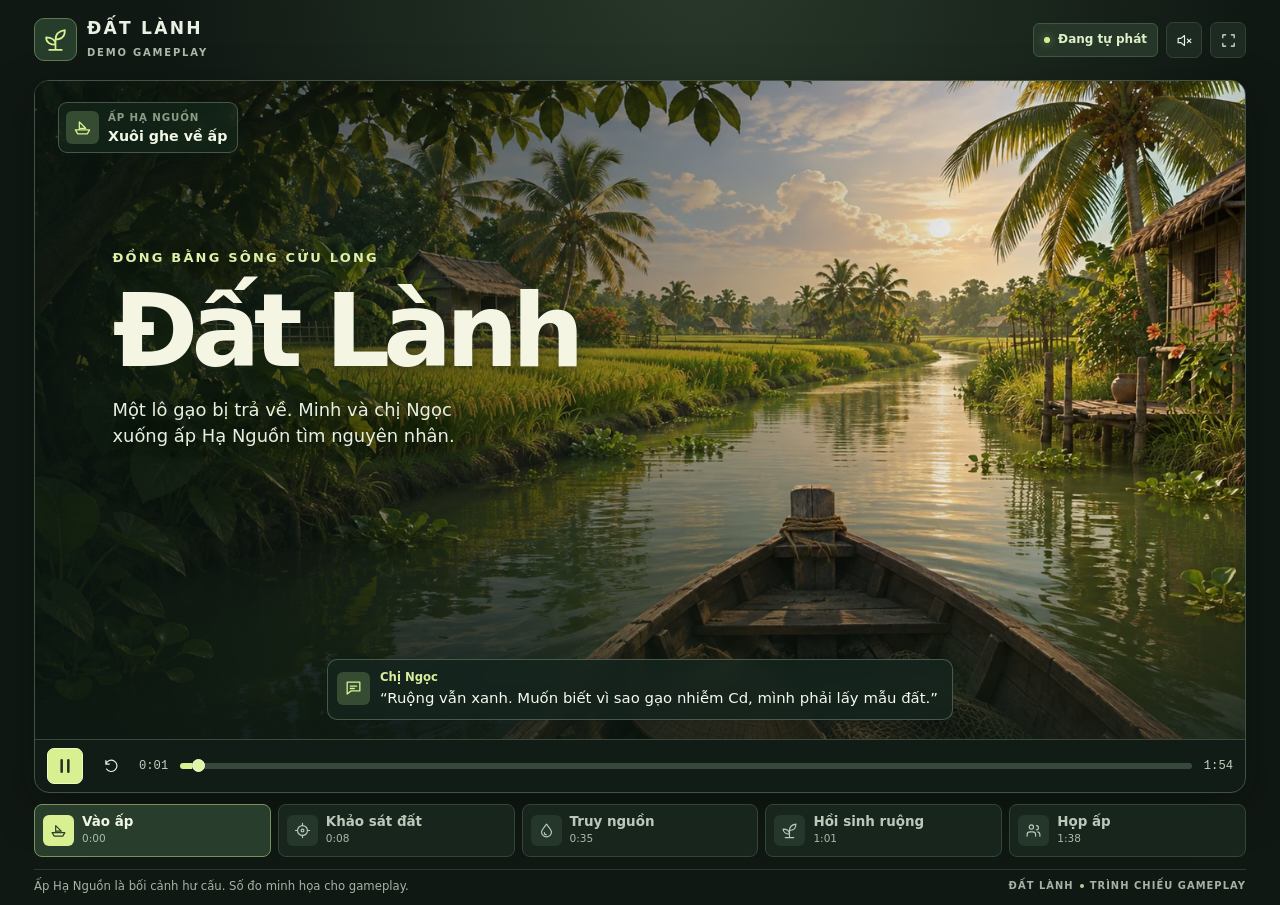
==== Dat-Lanh-Demo.html @ cec27cb4 "First Deploy" ====
<!doctype html>
<html lang="vi">
<head>
  <meta charset="utf-8">
  <meta name="viewport" content="width=device-width, initial-scale=1, viewport-fit=cover">
  <meta name="theme-color" content="#111a15">
  <meta name="description" content="Demo gameplay tự chạy của Đất Lành, từ lấy mẫu đất đến phục hồi ruộng lúa ở ấp Hạ Nguồn.">
  <title>Đất Lành · Demo gameplay</title>
  <style>:root {
  color-scheme: dark;
  --ink: #eaf0e4;
  --muted: #aab8a8;
  --lime: #d9f092;
  --line: #324037;
  --panel: #19251e;
  --background: #101813;
  font: 16px/1.45 "Segoe UI", system-ui, sans-serif;
  color: var(--ink);
  background: var(--background);
}
* { box-sizing: border-box; }
body { margin: 0; min-width: 300px; background: radial-gradient(ellipse at 55% -10%, #2a3a2b, #101813 55%); }
button, input { font: inherit; }
button { color: inherit; cursor: pointer; }
button:focus-visible, input:focus-visible { outline: 2px solid var(--lime); outline-offset: 3px; }
button, input { -webkit-tap-highlight-color: transparent; }
[hidden] { display: none !important; }
svg { width: 20px; height: 20px; display: block; flex: none; vertical-align: middle; }
.viewer { width: min(100% - 68px, 1520px); margin: 0 auto; padding-block: 13px 10px; }
.topbar, .brand, .viewer-actions, .auto, .player-controls, .credits { display: flex; align-items: center; }
.topbar { justify-content: space-between; min-height: 54px; margin-bottom: 13px; gap: 10px; }
.brand { gap: 10px; }
.brand-icon { width: 43px; height: 43px; display: grid; place-items: center; border: 1px solid #617651; border-radius: 10px; color: var(--lime); background: #263d2c; }
.brand-icon svg { width: 25px; height: 25px; }
.brand strong { display: block; font-size: 1.07rem; letter-spacing: .13em; font-weight: 780; line-height: 1.2; }
.brand div > span { color: var(--muted); font-size: .625rem; font-weight: 700; letter-spacing: .18em; }
.viewer-actions { gap: 8px; }
.auto { min-height: 34px; padding-inline: 10px; gap: 8px; border-radius: 6px; background: #263729; border: 1px solid #3f573e; color: #dfefc7; font-size: .75rem; font-weight: 650; white-space: nowrap; }
.auto i { width: 6px; height: 6px; background: var(--lime); border-radius: 50%; box-shadow: 0 0 8px #b5df8690; }
.viewer.paused .auto i { background: #c6b593; box-shadow: none; }
.icon-button, .play-button { min-width: 36px; height: 36px; border: 1px solid var(--line); background: #1d2a22; border-radius: 7px; display: grid; place-items: center; padding: 0; }
.icon-button:hover { background: #344439; }
.icon-button svg { width: 17px; height: 17px; }
.player { border-radius: 15px; overflow: hidden; border: 1px solid #435246; box-shadow: 0 15px 45px #03090457; background: #111c16; }
.screen { position: relative; width: 100%; overflow: hidden; isolation: isolate; aspect-ratio: 1.84; min-height: 400px; max-height: calc(100svh - 228px); background: #243829; }
#world, .vignette, .fade { position: absolute; inset: 0; width: 100%; height: 100%; }
#world { display: block; }
.vignette { background: linear-gradient(180deg,#0e18127c,transparent 29%,transparent 66%,#09160f95), radial-gradient(ellipse at center,#0d181100 45%,#0c160d32 100%); pointer-events: none; }
.screen[data-view="intro"] .vignette, .screen[data-view="end"] .vignette { background: linear-gradient(90deg,#0b1712c7, #0b171270 42%,#0b171210 77%), linear-gradient(0deg,#0b1712a0,transparent 36%); }
.fade { pointer-events: none; background: #0e1913; opacity: 0; z-index: 5; }
.view-top, .view-bottom { position: absolute; left: 23px; right: 23px; display: flex; pointer-events: none; z-index: 1; }
.view-top { top: 21px; justify-content: space-between; align-items: start; }
.mission, .mini-map, .subtitle, .equipment { background: #14241de8; border: 1px solid #d9f1ca43; box-shadow: 0 4px 18px #0c171a3f; backdrop-filter: blur(7px); }
.mission { display: flex; align-items: center; padding: 7px 10px 7px 7px; border-radius: 9px; gap: 9px; min-height: 50px; }
.mission-icon, .speaker-icon { display: grid; place-items: center; width: 33px; height: 33px; flex: none; border-radius: 6px; color: var(--lime); background: #354b32; }
.mission-icon svg, .speaker-icon svg { width: 19px; height: 19px; }
.mission span:not(.mission-icon) { display: block; color: #d8e6c99e; font-size: .64rem; letter-spacing: .085em; font-weight: 750; text-transform: uppercase; }
.mission strong { display: block; color: #f1f8e7; font-size: .89rem; line-height: 1.3; margin-top: 2px; }
.mini-map { position: relative; width: 125px; aspect-ratio: 1.65; overflow: hidden; border-radius: 8px; }
.mini-map img { width: 100%; height: 100%; object-fit: cover; display: block; opacity: .74; }
.mini-map i { position: absolute; width: 8px; height: 8px; background: var(--lime); border: 1px solid white; border-radius: 50%; transform: translate(-50%,-50%); box-shadow: 0 0 0 3px #f3ffb974; }
.screen[data-view="intro"] .mini-map, .screen[data-view="end"] .mini-map { visibility: hidden; }
.screen[data-view="intro"] .mission, .screen[data-view="end"] .mission { background: #15291d9c; }
.title-card { position: absolute; top: 25%; left: clamp(24px, 6.4%, 98px); max-width: min(560px,80%); text-shadow: 0 3px 14px #10221788; }
.eyebrow { color: #e0efa9; font-weight: 750; font-size: clamp(.62rem, 1.1vw, .81rem); letter-spacing: .17em; }
.title-card h1 { font: 775 clamp(3.3rem, 8vw, 7.2rem)/1.06 "Segoe UI", system-ui, sans-serif; color: #f5f5e4; letter-spacing: -.066em; margin: 8px 0 12px; }
.title-card p { margin: 0; font-size: clamp(.94rem, 1.4vw, 1.2rem); max-width: 360px; color: #e8efdf; }
.screen[data-view="end"] .title-card h1 { font-size: clamp(2.4rem, 5.7vw, 5.25rem); }
.screen[data-view="end"] .title-card p { max-width: 490px; }
.view-bottom { justify-content: center; bottom: 19px; }
.subtitle { display: flex; align-items: center; gap: 10px; width: fit-content; min-width: min(490px,100%); max-width: min(740px,100%); padding: 9px 14px 10px 9px; border-radius: 10px; }
.subtitle span:not(.speaker-icon) { display: block; margin-bottom: 2px; color: #d8ed9e; font-size: .73rem; font-weight: 750; }
.subtitle p { color: #f6faef; font-size: .93rem; line-height: 1.4; margin: 0; }
.equipment { position: absolute; bottom: 99px; right: 24px; z-index: 2; padding: 9px 10px; color: #f5f8ef; border-radius: 10px; width: min(23%,238px); min-width: 174px; pointer-events: none; }
.equipment-head { display: flex; align-items: center; gap: 6px; margin: 1px 1px 7px; color: #deedce; font-size: .69rem; font-weight: 750; }
.equipment-head svg { color: #d8f291; width: 16px; height: 16px; }
.lcd { display: grid; grid-template-columns: 1fr auto; align-items: center; padding: 7px 9px; gap: 1px 7px; background: #d3e4bc; color: #233a29; border: 2px solid #9daf81; border-radius: 6px; }
.lcd span { font-size: .68rem; font-weight: 700; }
.lcd strong { font-size: .91rem; font-variant-numeric: tabular-nums; text-align: right; }
.action-box { display: flex; align-items: center; gap: 8px; padding: 4px 1px; }
.action-box svg { color: var(--lime); }
.action-box strong { display: block; font-size: .85rem; }
.action-box small { display: block; color: #c5d5c5; font-size: .71rem; margin-top: 1px; }
.player-controls { gap: 10px; min-height: 53px; padding: 7px 12px; border-top: 1px solid #394a3b; }
.play-button { background: var(--lime); color: #202f20; border-color: #eef9bf; }
.play-button:hover { background: #e9f9b7; }
.restart { border-color: transparent; background: transparent; }
.time { color: #c3d0c1; font: .76rem Consolas, monospace; font-variant-numeric: tabular-nums; white-space: nowrap; }
#seek { flex: 1; min-width: 0; height: 6px; margin: 0 2px; cursor: pointer; appearance: none; border-radius: 20px; background: linear-gradient(90deg,var(--lime) var(--position,0%),#37483c var(--position,0%)); }
#seek::-webkit-slider-thumb { appearance: none; width: 13px; height: 13px; background: #e1f6a5; border: 1px solid #f6ffd9; border-radius: 50%; }
#seek::-moz-range-thumb { width: 12px; height: 12px; background: #e1f6a5; border: 1px solid #f6ffd9; border-radius: 50%; }
.chapters { display: grid; grid-template-columns: repeat(5,minmax(0,1fr)); gap: 7px; margin-top: 11px; }
.chapter { min-height: 53px; border: 1px solid #344438; border-radius: 8px; padding: 5px 8px; display: flex; align-items: center; gap: 8px; background: #18251d; text-align: left; color: #bacaba; }
.chapter:hover { background: #23372a; }
.chapter[aria-current="step"] { color: #eff7e2; background: #293d2d; border-color: #79925d; }
.chapter i { width: 31px; height: 31px; display: grid; place-items: center; border-radius: 6px; background: #25362b; font-style: normal; flex: none; }
.chapter i svg { width: 17px; height: 17px; }
.chapter[aria-current="step"] i { color: #29402b; background: var(--lime); }
.chapter strong { display: block; font-weight: 700; font-size: .84rem; line-height: 1.17; }
.chapter small { display: block; font-size: .66rem; color: #a7bca6; font-variant-numeric: tabular-nums; margin-top: 2px; }
.credits { justify-content: space-between; gap: 10px; border-top: 1px solid #2a3b2f; margin-top: 12px; color: #a5b3a5; padding-block: 8px 0; font-size: .73rem; }
.credits span + span { font-size: .62rem; letter-spacing: .105em; font-weight: 700; display: inline-flex; align-items: center; gap: 6px; }
.credits i { width: 4px; height: 4px; background: #b6cb9b; border-radius: 50%; }
.noscript { margin: 1rem; }
@media (max-width: 900px) {
  .viewer { width: calc(100% - 34px); padding-top: 9px; }
  .topbar { margin-bottom: 9px; }
  .screen { min-height: 365px; }
}
@media (max-width: 620px) {
  .viewer { width: calc(100% - 20px); padding-top: 6px; }
  .brand-icon { width: 34px; height: 34px; }
  .brand strong { font-size: .91rem; }
  .brand div > span { font-size: .52rem; }
  .viewer-actions { gap: 5px; }
  .auto { padding-inline: 6px; font-size: .67rem; gap: 4px; }
  .screen { min-height: 320px; aspect-ratio: 1.19; max-height: none; }
  .view-top, .view-bottom { left: 8px; right: 8px; }
  .view-top { top: 8px; }
  .view-bottom { bottom: 8px; }
  .mission { min-height: 35px; gap: 5px; padding: 4px 6px 4px 4px; }
  .mission-icon, .speaker-icon { width: 25px; height: 25px; }
  .mission-icon svg, .speaker-icon svg { width: 14px; height: 14px; }
  .mission strong { font-size: .71rem; }
  .mission span:not(.mission-icon) { font-size: .53rem; }
  .mini-map { display: none; }
  .subtitle { min-width: 0; width: 100%; padding: 6px; gap: 6px; }
  .subtitle p { font-size: .78rem; }
  .subtitle span:not(.speaker-icon) { font-size: .65rem; }
  .equipment { bottom: 80px; right: 8px; min-width: 118px; width: 34%; padding: 4px; }
  .equipment-head { font-size: .54rem; margin-bottom: 3px; gap: 3px; }
  .equipment-head svg { width: 11px; height: 11px; }
  .lcd { padding: 4px; }
  .lcd span { font-size: .52rem; }
  .lcd strong { font-size: .67rem; }
  .action-box { padding: 1px; gap: 4px; }
  .action-box svg { width: 14px; height: 14px; }
  .action-box strong { font-size: .67rem; }
  .action-box small { font-size: .58rem; }
  .chapters { gap: 4px; }
  .chapter { min-height: 56px; justify-content: center; flex-direction: column; gap: 4px; padding: 5px 2px; text-align: center; }
  .chapter i { width: 22px; height: 22px; }
  .chapter i svg { width: 14px; height: 14px; }
  .chapter strong { font-size: .63rem; }
  .chapter small, .credits span + span { display: none; }
  .credits { font-size: .64rem; }
}
.viewer:fullscreen, .viewer.theater { width: 100%; height: 100%; max-width: none; padding: 0; background: #0e1711; }
.viewer.theater { position: fixed; inset: 0; z-index: 10; }
.viewer:fullscreen .topbar, .viewer.theater .topbar { padding-inline: 14px; margin: 0; min-height: 52px; }
.viewer:fullscreen .player, .viewer.theater .player { border-radius: 0; border-inline: 0; }
.viewer:fullscreen .screen, .viewer.theater .screen { height: calc(100dvh - 108px); max-height: none; min-height: 0; }
.viewer:fullscreen .chapters, .viewer.theater .chapters, .viewer:fullscreen .credits, .viewer.theater .credits { display: none; }
@media (prefers-reduced-motion: reduce) {
  *, *::before, *::after { scroll-behavior: auto !important; transition: none !important; }
}
</style>
</head>
<body>
  <main id="viewer" class="viewer">
    <header class="topbar">
      <div class="brand">
        <span class="brand-icon" data-icon="sprout" aria-hidden="true"></span>
        <div><strong>ĐẤT LÀNH</strong><span>DEMO GAMEPLAY</span></div>
      </div>
      <div class="viewer-actions">
        <span class="auto"><i></i><span id="mode-label">Đang tự phát</span></span>
        <button id="sound" class="icon-button" aria-label="Bật âm thanh" title="Bật âm thanh" aria-pressed="false" data-icon="mute"></button>
        <button id="fullscreen" class="icon-button" aria-label="Toàn màn hình" title="Toàn màn hình" data-icon="expand"></button>
      </div>
    </header>

    <section class="player" aria-label="Màn hình demo gameplay">
      <div id="screen" class="screen" data-view="intro">
        <canvas id="world" width="1000" height="560" aria-label="Cảnh minh họa ấp Hạ Nguồn"></canvas>
        <div class="vignette"></div>
        <div class="view-top">
          <div class="mission">
            <span class="mission-icon" id="mission-icon" aria-hidden="true"></span>
            <div><span id="location">Ấp Hạ Nguồn</span><strong id="objective">Đến cánh đồng</strong></div>
          </div>
          <div id="mini-map" class="mini-map" aria-label="Vị trí của Minh tại hiện trường"><img id="mini-image" alt=""><i id="mini-marker"></i></div>
        </div>

        <div id="title-card" class="title-card">
          <span class="eyebrow" id="title-kicker">ĐỒNG BẰNG SÔNG CỬU LONG</span>
          <h1 id="scene-title">Đất Lành</h1>
          <p id="title-note">Một lô gạo bị trả về. Minh và chị Ngọc xuống ấp Hạ Nguồn tìm nguyên nhân.</p>
        </div>

        <div id="equipment" class="equipment" hidden></div>

        <div class="view-bottom">
          <div class="subtitle">
            <span class="speaker-icon" data-icon="chat" aria-hidden="true"></span>
            <div><span id="speaker">Chị Ngọc</span><p id="caption">“Ruộng vẫn xanh. Muốn biết vì sao gạo nhiễm Cd, mình phải lấy mẫu đất.”</p></div>
          </div>
        </div>
        <div id="fade" class="fade" aria-hidden="true"></div>
      </div>

      <div class="player-controls">
        <button id="play" class="play-button" aria-label="Tạm dừng" title="Tạm dừng" data-icon="pause"></button>
        <button id="restart" class="icon-button restart" aria-label="Xem lại từ đầu" title="Xem lại từ đầu" data-icon="rotate"></button>
        <span id="elapsed" class="time">0:00</span>
        <input id="seek" type="range" min="0" max="1" step=".1" value="0" aria-label="Tua tiến độ demo">
        <span id="length" class="time">0:00</span>
      </div>
    </section>

    <nav id="chapters" class="chapters" aria-label="Các cảnh"></nav>
    <footer class="credits">
      <span>Ấp Hạ Nguồn là bối cảnh hư cấu. Số đo minh họa cho gameplay.</span>
      <span>ĐẤT LÀNH <i></i> TRÌNH CHIẾU GAMEPLAY</span>
    </footer>
  </main>
  <noscript><p class="noscript">Bật JavaScript trong trình duyệt để xem demo gameplay.</p></noscript>
  <script>const DEMO_IMAGES = {"field": "[data-uri]", "intro": "[data-uri]", "meeting": "[data-uri]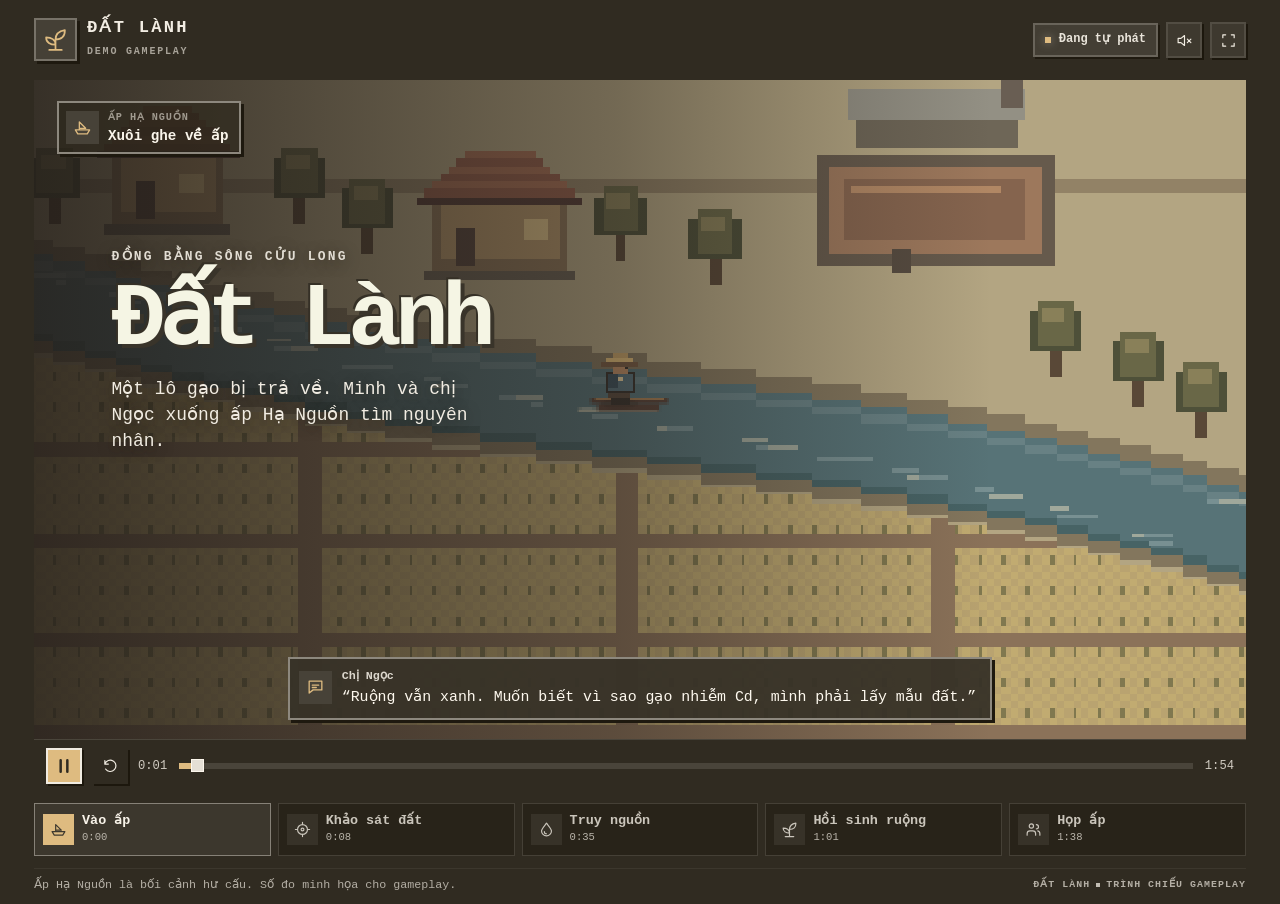
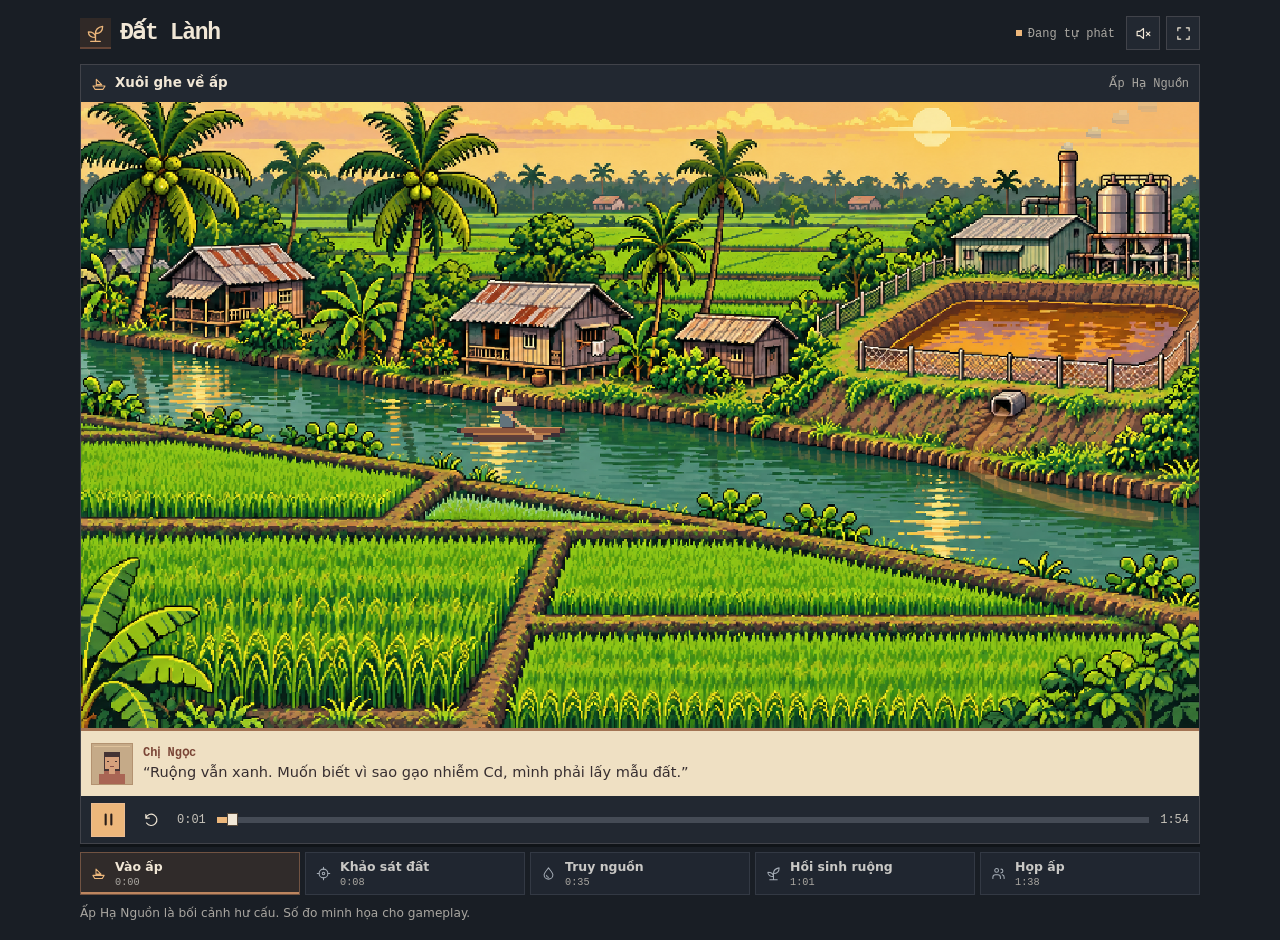
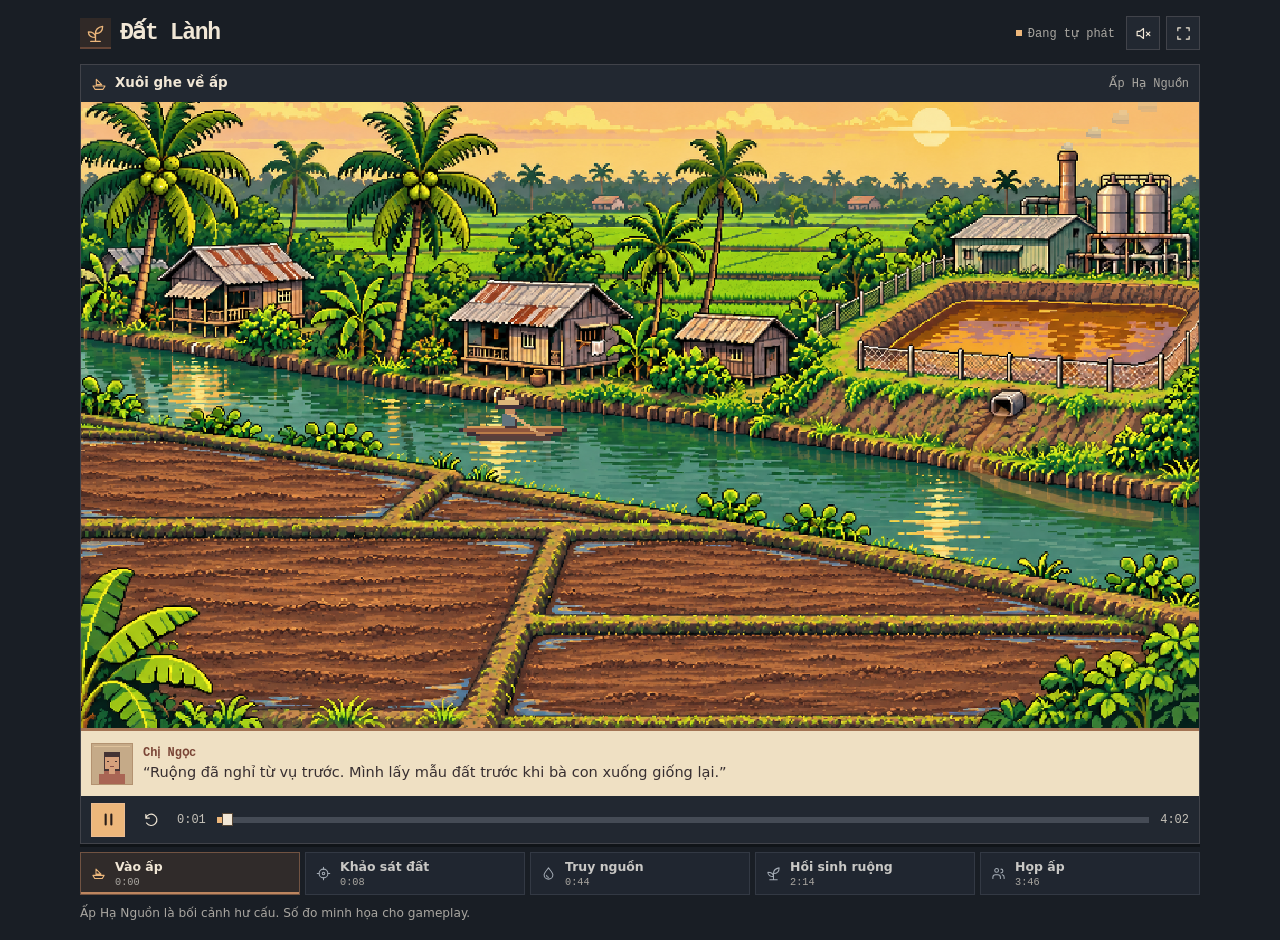
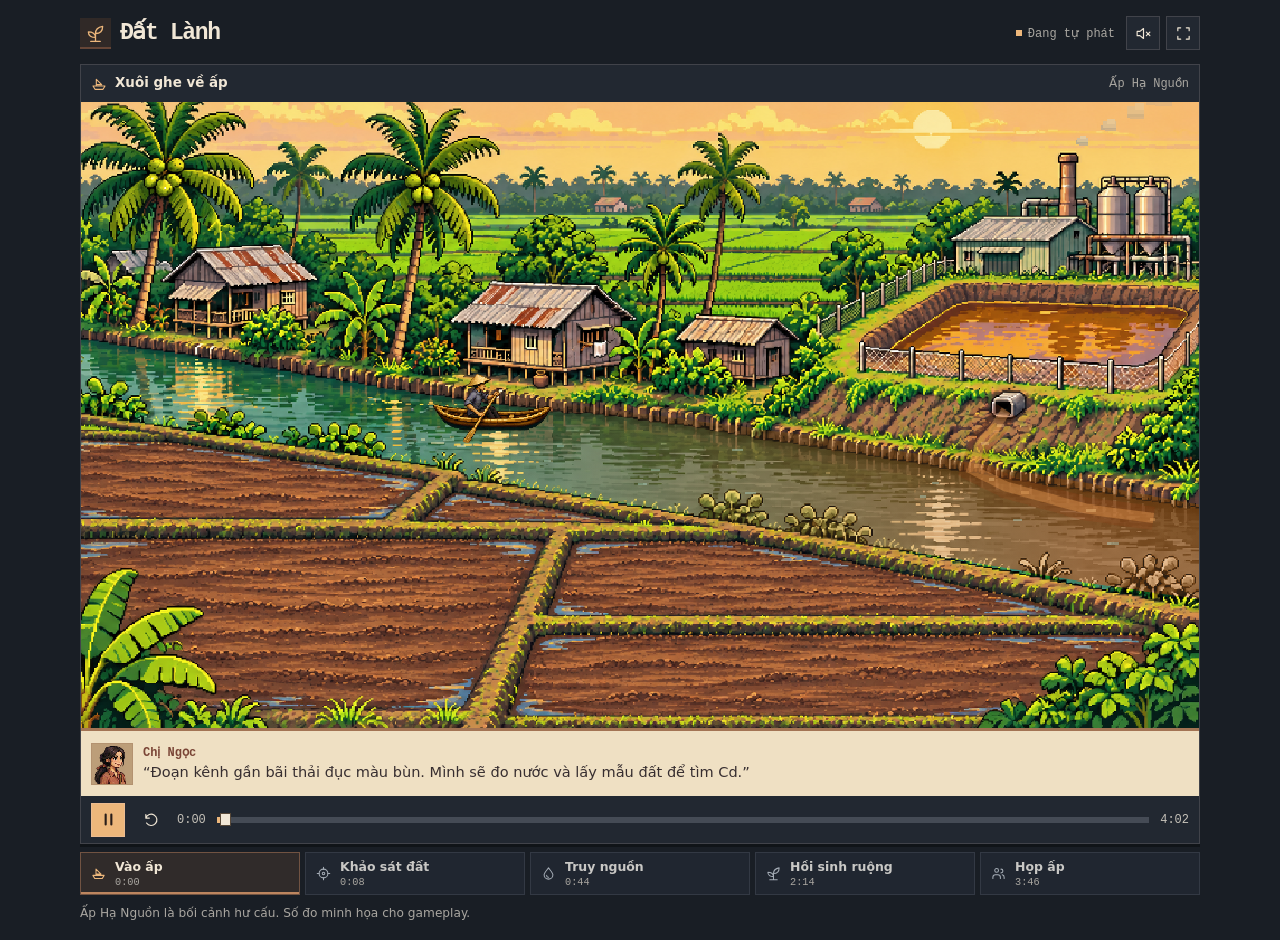
